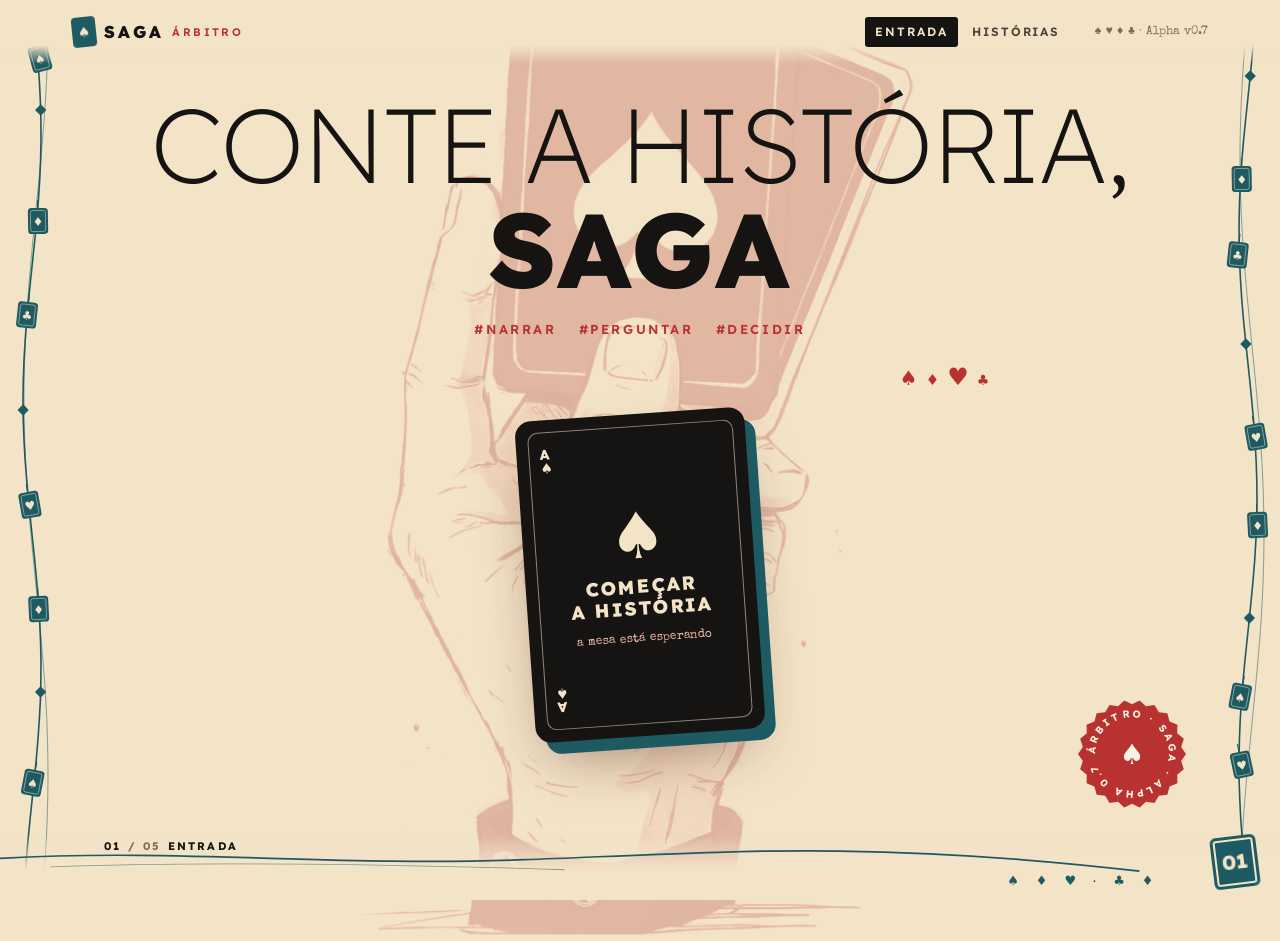
==== saga-arbitro/index.html @ 2ef5f52d "Adiciona site do Árbitro de SAGA: histórias, cinco batidas e esquadrões de moldes Co-Authored-By: Cl" ====
<!doctype html>
<html lang="pt-BR">
<head>
  <meta charset="utf-8">
  <meta name="viewport" content="width=device-width, initial-scale=1">
  <title>SAGA · Mesa do Árbitro</title>
  <meta name="description" content="Caderno do Árbitro de SAGA: histórias em cinco batidas e esquadrões montados a partir dos Moldes.">
  <link rel="preconnect" href="https://fonts.googleapis.com">
  <link rel="preconnect" href="https://fonts.gstatic.com" crossorigin>
  <link href="https://fonts.googleapis.com/css2?family=Lexend:wght@200;300;400;500;600;700;800&family=Special+Elite&display=swap" rel="stylesheet">
  <link rel="stylesheet" href="styles.css">
  <link rel="icon" href="data:image/svg+xml,%3Csvg xmlns='http://www.w3.org/2000/svg' viewBox='0 0 32 32'%3E%3Crect x='4' y='2' width='24' height='28' rx='4' fill='%231d5a62'/%3E%3Ctext x='16' y='22' font-size='16' text-anchor='middle' fill='%23f3e3c7'%3E%E2%99%A0%3C/text%3E%3C/svg%3E">
</head>
<body>
  <div class="vinha vinha--esq" aria-hidden="true"></div>
  <div class="vinha vinha--dir" aria-hidden="true"></div>

  <header class="topo">
    <a class="marca" href="#/" aria-label="Voltar pra entrada">
      <span class="marca__carta">♠</span>
      <span class="marca__nome">SAGA</span>
      <span class="marca__sub">Árbitro</span>
    </a>
    <nav class="topo__nav" id="topo-nav"></nav>
    <span class="topo__versao">♠ ♥ ♦ ♣ · Alpha v0.7</span>
  </header>

  <main id="app" tabindex="-1"></main>

  <footer class="rodape" aria-hidden="true">
    <svg class="rodape__onda" viewBox="0 0 1200 70" preserveAspectRatio="none">
      <path d="M0 34 C 180 20, 330 46, 520 36 S 860 8, 1130 52" fill="none" stroke="currentColor" stroke-width="2.4"/>
      <path d="M50 46 C 200 38, 380 42, 560 50" fill="none" stroke="currentColor" stroke-width="1.2" opacity=".55"/>
    </svg>
    <span class="rodape__secao" id="rodape-secao">ENTRADA</span>
    <span class="rodape__naipes">♠ ♦ ♥ · ♣ ♦</span>
    <span class="rodape__pagina" id="rodape-pagina">01</span>
  </footer>

  <div class="toast" id="toast" role="status" aria-live="polite"></div>
  <div id="modal-raiz"></div>

  <script src="moldes.js"></script>
  <script src="app.js"></script>
</body>
</html>
---- saga-arbitro/styles.css ----
/* SAGA · Mesa do Árbitro
   Paleta tirada dos livros: papel pastel, tinta preta, verde-petróleo dos cartões,
   vinho das etiquetas e o vermelho da mão da capa. */
:root {
  --papel: #f3e3c7;
  --papel-2: #fbf4e6;
  --papel-3: #ead6b4;
  --tinta: #161412;
  --tinta-2: #4a4238;
  --apagado: #7a6d5c;
  --petroleo: #1d5a62;
  --petroleo-claro: #d6e5e2;
  --vinho: #7b1e34;
  --vermelho: #b8322f;
  --vermelho-claro: #e9b9a6;
  --tracejado: #d9c6a3;
  --sombra: 6px 6px 0 var(--petroleo);
  --raio: 4px;
  --lateral: 64px;
  --topo: 64px;
  --rodape: 66px;
}

* { box-sizing: border-box; }
html { -webkit-text-size-adjust: 100%; }
body {
  margin: 0;
  min-height: 100vh;
  background: var(--papel);
  color: var(--tinta);
  font-family: "Lexend", system-ui, sans-serif;
  font-size: 15px;
  line-height: 1.5;
  overflow-x: hidden;
}
button, input, select, textarea { font: inherit; color: inherit; }
button { cursor: pointer; }
a { color: inherit; }
:focus-visible { outline: 2px solid var(--vermelho); outline-offset: 2px; }
.mono { font-family: "Special Elite", ui-monospace, monospace; }
.sr { position: absolute; width: 1px; height: 1px; overflow: hidden; clip: rect(0 0 0 0); }

/* ---------- moldura: topo, vinhas, rodapé ---------- */
.topo {
  position: fixed; inset: 0 0 auto 0; height: var(--topo); z-index: 30;
  display: flex; align-items: center; gap: 24px;
  padding: 0 calc(var(--lateral) + 8px);
  background: linear-gradient(var(--papel) 70%, rgba(243,227,199,0));
}
.marca { display: flex; align-items: center; gap: 8px; text-decoration: none; }
.marca__carta {
  display: grid; place-items: center; width: 24px; height: 30px; border-radius: 4px;
  background: var(--petroleo); color: var(--papel); font-size: 14px; transform: rotate(-6deg);
}
.marca__nome { font-weight: 800; letter-spacing: .18em; font-size: 17px; }
.marca__sub { font-size: 11px; letter-spacing: .22em; text-transform: uppercase; color: var(--vermelho); font-weight: 600; }
.topo__nav { display: flex; gap: 4px; margin-left: auto; flex-wrap: wrap; }
.topo__nav a {
  text-decoration: none; font-size: 12px; font-weight: 600; letter-spacing: .16em; text-transform: uppercase;
  padding: 6px 10px; border-radius: 3px; color: var(--tinta-2);
}
.topo__nav a:hover { color: var(--tinta); background: var(--papel-3); }
.topo__nav a[aria-current="page"] { color: var(--papel); background: var(--tinta); }
.topo__versao { font-family: "Special Elite", monospace; font-size: 12px; color: var(--apagado); white-space: nowrap; }

.vinha { position: fixed; top: 0; bottom: 0; width: var(--lateral); z-index: 5; pointer-events: none; color: var(--petroleo); }
.vinha--esq { left: 0; }
.vinha--dir { right: 0; }
.vinha svg { width: 100%; height: 100%; display: block; }
.vinha .ficha { animation: balanca 6s ease-in-out infinite; transform-box: fill-box; transform-origin: 50% 0%; }
@keyframes balanca { 0%,100% { rotate: -4deg; } 50% { rotate: 4deg; } }
@media (prefers-reduced-motion: reduce) { .vinha .ficha, .entrada__voo span, .selo__anel { animation: none !important; } }

.rodape {
  position: fixed; left: 0; right: 0; bottom: 0; height: var(--rodape); z-index: 20; pointer-events: none;
  color: var(--petroleo);
  background: linear-gradient(rgba(243,227,199,0), var(--papel) 55%);
}
.rodape__onda { position: absolute; left: 0; right: 70px; bottom: 16px; width: calc(100% - 70px); height: 50px; }
.rodape__secao {
  position: absolute; left: calc(var(--lateral) + 40px); bottom: 10px;
  font-size: 11px; font-weight: 700; letter-spacing: .32em;
}
.rodape__naipes { position: absolute; right: 120px; bottom: 10px; font-size: 13px; letter-spacing: .5em; }
.rodape__pagina {
  position: absolute; right: 22px; bottom: 12px; width: 46px; height: 52px;
  display: grid; place-items: center; border-radius: 6px;
  background: var(--petroleo); color: var(--papel); font-weight: 800; font-size: 20px;
  box-shadow: inset 0 0 0 3px var(--petroleo), inset 0 0 0 5px var(--papel);
  transform: rotate(-7deg);
}

#app {
  min-height: 100vh;
  padding: calc(var(--topo) + 20px) calc(var(--lateral) + 24px) calc(var(--rodape) + 40px);
  outline: none;
}

/* ---------- botões e campos ---------- */
.btn {
  display: inline-flex; align-items: center; justify-content: center; gap: 8px;
  border: 2px solid var(--tinta); background: var(--papel-2); color: var(--tinta);
  padding: 9px 16px; border-radius: var(--raio);
  font-size: 13px; font-weight: 700; letter-spacing: .12em; text-transform: uppercase; text-decoration: none;
  box-shadow: 3px 3px 0 var(--tinta); transition: transform .08s, box-shadow .08s;
}
.btn:hover { transform: translate(-1px,-1px); box-shadow: 4px 4px 0 var(--tinta); }
.btn:active { transform: translate(2px,2px); box-shadow: 1px 1px 0 var(--tinta); }
.btn--escuro { background: var(--tinta); color: var(--papel); }
.btn--vermelho { background: var(--vermelho); border-color: var(--vermelho); color: var(--papel-2); box-shadow: 3px 3px 0 var(--vinho); }
.btn--vermelho:hover { box-shadow: 4px 4px 0 var(--vinho); }
.btn--petroleo { background: var(--petroleo); border-color: var(--petroleo); color: var(--papel-2); box-shadow: 3px 3px 0 var(--tinta); }
.btn--leve { border-color: transparent; box-shadow: none; background: transparent; padding: 6px 10px; }
.btn--leve:hover { background: var(--papel-3); box-shadow: none; transform: none; }
.btn--mini { padding: 4px 8px; font-size: 11px; box-shadow: 2px 2px 0 var(--tinta); }
.btn[disabled] { opacity: .45; pointer-events: none; }

.campo { display: grid; gap: 6px; }
.campo > span { font-size: 11px; font-weight: 700; letter-spacing: .2em; text-transform: uppercase; color: var(--tinta-2); }
.entrada-texto, .area-texto, .seletor {
  width: 100%; border: 2px solid var(--tinta); background: var(--papel-2); border-radius: var(--raio);
  padding: 10px 12px; outline: none;
}
.entrada-texto:focus, .area-texto:focus, .seletor:focus { border-color: var(--vermelho); }
.area-texto { resize: vertical; min-height: 90px; line-height: 1.6; }

.rotulo-secao {
  display: flex; align-items: baseline; gap: 14px; flex-wrap: wrap;
  margin: 0 0 6px; font-size: 13px; font-weight: 800; letter-spacing: .28em; text-transform: uppercase;
}
.rotulo-secao small { font-weight: 400; letter-spacing: .02em; text-transform: none; font-style: italic; color: var(--apagado); font-size: 14px; }

/* ---------- entrada ---------- */
.entrada {
  position: relative; min-height: calc(100vh - var(--topo) - var(--rodape) - 60px);
  display: grid; grid-template-rows: auto auto 1fr; justify-items: center; text-align: center;
}
.entrada__mao {
  position: absolute; left: 50%; top: 52%; translate: -50% -50%;
  width: min(560px, 80vw); opacity: .24; pointer-events: none; user-select: none;
  filter: saturate(1.1);
}
.entrada__titulo {
  position: relative; margin: 8px 0 0; font-size: clamp(40px, 8.2vw, 108px); line-height: 1; letter-spacing: -.01em;
  font-weight: 200; text-transform: uppercase;
}
.entrada__titulo b { font-weight: 800; letter-spacing: .02em; }
.entrada__tags {
  position: relative; margin: 18px 0 0; display: flex; gap: 22px; flex-wrap: wrap; justify-content: center;
  color: var(--vermelho); font-weight: 600; font-size: 13px; letter-spacing: .2em;
}
.entrada__palco { position: relative; display: grid; place-items: center; padding: 26px 0 10px; width: 100%; }
.carta-cta {
  position: relative; width: 230px; aspect-ratio: 5 / 7; border: 0; padding: 14px; border-radius: 16px;
  background: var(--tinta); color: var(--papel);
  box-shadow: 10px 12px 0 var(--petroleo), 0 30px 60px -20px rgba(80, 30, 20, .55);
  transform: rotate(-4deg); transition: transform .25s cubic-bezier(.2,.8,.2,1.2), box-shadow .25s;
  text-align: center;
}
.carta-cta:hover { transform: rotate(0deg) translateY(-8px) scale(1.03); box-shadow: 14px 18px 0 var(--vermelho), 0 40px 70px -24px rgba(80, 30, 20, .6); }
.carta-cta__moldura {
  position: absolute; inset: 12px; border: 1.5px solid rgba(243,227,199,.55); border-radius: 10px;
  display: grid; grid-template-rows: auto 1fr auto; padding: 14px 10px;
}
.carta-cta__canto { font-size: 14px; font-weight: 800; text-align: left; line-height: 1; }
.carta-cta__canto--b { text-align: right; transform: rotate(180deg); }
.carta-cta__miolo { display: grid; place-content: center; gap: 10px; }
.carta-cta__naipe { font-size: 64px; line-height: 1; color: var(--papel); }
.carta-cta__texto { font-size: 19px; font-weight: 800; letter-spacing: .1em; text-transform: uppercase; line-height: 1.15; }
.carta-cta__sub { font-family: "Special Elite", monospace; font-size: 12px; color: var(--vermelho-claro); }
.entrada__voo { position: absolute; right: 18%; top: 4%; color: var(--vermelho); font-size: 20px; }
.entrada__voo span { display: inline-block; animation: flutua 5s ease-in-out infinite; margin: 0 4px; }
.entrada__voo span:nth-child(2) { animation-delay: .7s; font-size: 15px; }
.entrada__voo span:nth-child(3) { animation-delay: 1.3s; font-size: 24px; }
.entrada__voo span:nth-child(4) { animation-delay: 2s; font-size: 14px; }
@keyframes flutua { 0%,100% { transform: translateY(0) rotate(-8deg); } 50% { transform: translateY(-10px) rotate(8deg); } }
.entrada__contador {
  position: fixed; left: calc(var(--lateral) + 40px); bottom: 46px; z-index: 21;
  font-size: 11px; font-weight: 700; letter-spacing: .2em;
}
.entrada__contador b { color: var(--tinta); }
.entrada__contador span { color: var(--apagado); }
.selo {
  position: fixed; right: calc(var(--lateral) + 30px); bottom: 92px; width: 108px; height: 108px; z-index: 21;
  display: grid; place-items: center; color: var(--papel-2);
}
.selo__fundo { position: absolute; inset: 0; color: var(--vermelho); }
.selo__anel { position: absolute; inset: 0; animation: gira 22s linear infinite; }
@keyframes gira { to { rotate: 360deg; } }
.selo__miolo { position: relative; font-size: 28px; }

/* ---------- lista de histórias ---------- */
.pagina { max-width: 1120px; margin: 0 auto; }
.pagina__cabeca { display: flex; align-items: end; gap: 16px; flex-wrap: wrap; margin: 6px 0 26px; }
.pagina__titulo { margin: 0; font-size: clamp(32px, 5vw, 56px); font-weight: 200; text-transform: uppercase; line-height: 1; }
.pagina__titulo b { font-weight: 800; }
.pagina__acoes { margin-left: auto; display: flex; gap: 10px; flex-wrap: wrap; }

.grade-historias { display: grid; grid-template-columns: repeat(auto-fill, minmax(260px, 1fr)); gap: 22px; }
.ficha-historia {
  position: relative; text-align: left; border: 2px solid var(--tinta); border-radius: 8px; background: var(--papel-2);
  padding: 18px 18px 14px; box-shadow: var(--sombra); display: grid; gap: 10px; text-decoration: none;
  transition: transform .12s;
}
.ficha-historia:hover { transform: translate(-2px, -2px); }
.ficha-historia h3 { margin: 0; font-size: 20px; font-weight: 800; line-height: 1.2; padding-right: 30px; }
.ficha-historia__meta { display: flex; gap: 14px; font-size: 12px; color: var(--tinta-2); flex-wrap: wrap; }
.ficha-historia__naipe { position: absolute; right: 14px; top: 12px; font-size: 22px; color: var(--vermelho); }
.ficha-historia__rodape { display: flex; justify-content: space-between; align-items: center; border-top: 1.5px dashed var(--tracejado); padding-top: 10px; }
.ficha-historia__data { font-family: "Special Elite", monospace; font-size: 12px; color: var(--apagado); }
.ficha-nova { text-decoration: none;
  border: 2px dashed var(--tinta-2); border-radius: 8px; background: transparent; min-height: 170px;
  display: grid; place-content: center; gap: 6px; text-align: center; color: var(--tinta-2);
  font-weight: 700; letter-spacing: .14em; text-transform: uppercase; font-size: 13px;
}
.ficha-nova:hover { background: var(--papel-3); color: var(--tinta); }
.ficha-nova big { font-size: 40px; font-weight: 200; line-height: 1; }
.vazio { text-align: center; color: var(--tinta-2); padding: 30px 10px; }

/* ---------- modal ---------- */
.modal-fundo {
  position: fixed; inset: 0; z-index: 60; background: rgba(22, 20, 18, .5);
  display: grid; place-items: center; padding: 16px; animation: aparece .15s ease-out;
}
@keyframes aparece { from { opacity: 0; } }
.modal {
  width: min(640px, 100%); max-height: calc(100vh - 32px); overflow: auto;
  background: var(--papel); border: 2px solid var(--tinta); border-radius: 10px; box-shadow: 8px 8px 0 var(--tinta);
  padding: 26px;
}
.modal h2 { margin: 0 0 4px; font-size: 26px; font-weight: 800; text-transform: uppercase; letter-spacing: .04em; }
.modal p.sub { margin: 0 0 18px; color: var(--tinta-2); }
.modal__acoes { display: flex; gap: 10px; justify-content: flex-end; margin-top: 20px; flex-wrap: wrap; }
.escolhas { display: grid; grid-template-columns: 1fr 1fr; gap: 16px; }
.escolha {
  text-align: left; border: 2px solid var(--tinta); border-radius: 10px; background: var(--papel-2); padding: 18px;
  box-shadow: 5px 5px 0 var(--petroleo); display: grid; gap: 8px; align-content: start;
}
.escolha:hover { transform: translate(-2px, -2px); box-shadow: 7px 7px 0 var(--vermelho); }
.escolha__naipe { font-size: 32px; line-height: 1; color: var(--vermelho); }
.escolha strong { font-size: 18px; font-weight: 800; text-transform: uppercase; letter-spacing: .06em; }
.escolha span { font-size: 13px; color: var(--tinta-2); }

/* ---------- cabeçalho da história ---------- */
.historia-topo { display: flex; align-items: center; gap: 14px; flex-wrap: wrap; margin-bottom: 18px; }
.historia-topo__nome {
  flex: 1 1 280px; min-width: 0; border: 0; border-bottom: 2px solid transparent; background: transparent;
  font-size: clamp(28px, 4.4vw, 48px); font-weight: 800; text-transform: uppercase; letter-spacing: .01em; padding: 0; line-height: 1.1;
}
.historia-topo__nome:hover { border-bottom-color: var(--tracejado); }
.historia-topo__nome:focus { outline: none; border-bottom-color: var(--vermelho); }
.abas { display: inline-flex; border: 2px solid var(--tinta); border-radius: 6px; overflow: hidden; background: var(--papel-2); }
.abas a, .abas button {
  border: 0; background: transparent; padding: 9px 16px; text-decoration: none;
  font-size: 12px; font-weight: 700; letter-spacing: .18em; text-transform: uppercase;
}
.abas a + a, .abas button + button { border-left: 2px solid var(--tinta); }
.abas [aria-current="page"], .abas [aria-pressed="true"] { background: var(--tinta); color: var(--papel); }
.salvo { font-family: "Special Elite", monospace; font-size: 12px; color: var(--apagado); min-width: 90px; }

/* ---------- cinco batidas ---------- */
.batidas { display: grid; gap: 18px; counter-reset: batida; }
.batida {
  display: grid; grid-template-columns: 72px 1fr auto; gap: 0; border: 2px solid var(--tinta); border-radius: 6px;
  background: var(--papel-2); box-shadow: var(--sombra); overflow: hidden;
}
.batida__num {
  background: var(--tinta); color: var(--papel); display: grid; place-content: center; text-align: center; gap: 2px;
  font-size: 30px; font-weight: 800;
}
.batida__num small { font-size: 16px; color: var(--vermelho-claro); }
.batida__corpo { padding: 12px 16px 14px; display: grid; gap: 6px; }
.batida__titulo { display: flex; gap: 10px; align-items: baseline; flex-wrap: wrap; }
.batida__titulo strong { font-size: 15px; font-weight: 800; letter-spacing: .2em; text-transform: uppercase; }
.batida__titulo em { color: var(--apagado); font-size: 13px; }
.batida .area-texto { border-width: 0; border-top: 1.5px dashed var(--tracejado); border-radius: 0; padding: 8px 0 0; background: transparent; min-height: 70px; }
.batida__marca { display: grid; grid-template-rows: 1fr 1fr; border-left: 2px solid var(--tinta); }
.batida__marca button {
  width: 54px; border: 0; background: var(--papel-2); font-size: 22px; font-weight: 800; color: var(--tinta-2);
}
.batida__marca button + button { border-top: 2px solid var(--tinta); }
.batida__marca button[aria-pressed="true"].mais { background: var(--petroleo); color: var(--papel); }
.batida__marca button[aria-pressed="true"].menos { background: var(--vermelho); color: var(--papel); }
.placar {
  margin-top: 26px; border: 2px solid var(--tinta); border-radius: 6px; background: var(--petroleo-claro);
  padding: 16px 18px; display: grid; grid-template-columns: auto 1fr; gap: 6px 18px; align-items: center;
}
.placar__conta { font-size: 26px; font-weight: 800; white-space: nowrap; }
.placar__conta .m { color: var(--petroleo); }
.placar__conta .n { color: var(--vermelho); }
.placar p { margin: 0; }
.notas-livres .area-texto {
  min-height: 60vh; font-size: 16px; line-height: 1.8;
  background:
    linear-gradient(var(--papel-2) 0 0) padding-box,
    var(--papel-2);
  background-image: repeating-linear-gradient(transparent 0 28.4px, var(--tracejado) 28.4px 29.8px);
  background-position: 0 10px; box-shadow: var(--sombra); border-radius: 6px;
}
.preparo { margin-top: 30px; display: grid; grid-template-columns: repeat(auto-fit, minmax(240px, 1fr)); gap: 16px; }
.dica {
  border-left: 4px solid var(--vermelho); padding: 6px 12px; font-size: 13px; color: var(--tinta-2); background: rgba(251,244,230,.6);
}
.dica b { color: var(--tinta); letter-spacing: .14em; font-size: 11px; text-transform: uppercase; display: block; }

/* ---------- esquadrões ---------- */
.grade-esquadroes { display: grid; grid-template-columns: repeat(auto-fill, minmax(300px, 1fr)); gap: 22px; }
.ficha-esq { border: 2px solid var(--tinta); border-radius: 8px; background: var(--papel-2); box-shadow: var(--sombra); overflow: hidden; display: grid; }
.ficha-esq__cabeca { background: var(--tinta); color: var(--papel); padding: 12px 16px; display: flex; justify-content: space-between; gap: 10px; align-items: center; }
.ficha-esq__cabeca strong { font-size: 16px; font-weight: 800; letter-spacing: .12em; text-transform: uppercase; overflow-wrap: anywhere; }
.ficha-esq__cabeca span { font-family: "Special Elite", monospace; font-size: 12px; color: var(--vermelho-claro); white-space: nowrap; }
.ficha-esq ul { list-style: none; margin: 0; padding: 10px 16px; display: grid; gap: 4px; }
.ficha-esq li { display: flex; justify-content: space-between; gap: 10px; font-size: 14px; border-bottom: 1.5px dashed var(--tracejado); padding: 4px 0; }
.ficha-esq li:last-child { border-bottom: 0; }
.ficha-esq__acoes { display: flex; gap: 8px; padding: 10px 16px 14px; flex-wrap: wrap; }

.editor-cabeca {
  display: grid; grid-template-columns: 1fr auto auto; gap: 16px; align-items: end; margin-bottom: 18px;
  border: 2px solid var(--tinta); border-radius: 8px; padding: 16px; background: var(--papel-2); box-shadow: var(--sombra);
}
.editor-cabeca .entrada-texto { font-size: 20px; font-weight: 700; }
.contador { display: inline-flex; align-items: center; border: 2px solid var(--tinta); border-radius: var(--raio); background: var(--papel-2); }
.contador button { border: 0; background: transparent; width: 36px; height: 40px; font-size: 18px; font-weight: 700; }
.contador button:hover { background: var(--papel-3); }
.contador output { min-width: 34px; text-align: center; font-weight: 800; font-size: 18px; }
.barra-salvar {
  position: sticky; top: calc(var(--topo) + 4px); z-index: 15; display: flex; gap: 12px; align-items: center; flex-wrap: wrap;
  padding: 10px 14px; margin-bottom: 22px; border-radius: 8px; background: var(--tinta); color: var(--papel);
}
.barra-salvar__estado { font-family: "Special Elite", monospace; font-size: 13px; }
.barra-salvar__estado.sujo { color: #ffb19c; }
.barra-salvar .btn { box-shadow: none; }
.barra-salvar__fim { margin-left: auto; display: flex; gap: 10px; flex-wrap: wrap; }
.barra-salvar .btn--leve { color: var(--papel); }
.barra-salvar .btn--leve:hover { background: rgba(255,255,255,.1); }
.lista-oponentes { display: grid; gap: 30px; }

/* ---------- cartão de molde (estilo do Livro de Oponentes) ---------- */
.cartao {
  border: 2px solid var(--tinta); background: var(--papel-2); box-shadow: var(--sombra);
  display: grid; align-content: start; min-width: 0;
}
.cartao__cabeca {
  background: var(--tinta); color: var(--papel); padding: 9px 12px; display: flex; align-items: center; gap: 10px; min-width: 0;
}
.cartao__num { font-weight: 800; font-size: 15px; padding: 1px 6px; background: var(--papel); color: var(--tinta); border-radius: 2px; }
.cartao__nome { font-weight: 800; letter-spacing: .2em; text-transform: uppercase; font-size: 15px; min-width: 0; overflow-wrap: anywhere; }
.cartao__nome-input {
  flex: 1 1 auto; min-width: 0; border: 0; border-bottom: 1.5px dashed rgba(243,227,199,.5); background: transparent; color: var(--papel);
  font-weight: 800; letter-spacing: .16em; text-transform: uppercase; font-size: 16px; padding: 2px 0;
}
.cartao__nome-input:focus { outline: none; border-bottom-color: var(--vermelho-claro); }
.pos { margin-left: auto; font-size: 10.5px; font-weight: 700; letter-spacing: .2em; padding: 3px 8px; border-radius: 2px; text-transform: uppercase; white-space: nowrap; }
.pos--frente { background: var(--vinho); color: #f6dfe3; }
.pos--meio { background: var(--petroleo); color: var(--papel); }
.pos--tras { background: #3d3a36; color: var(--papel); }
.cartao__resumo { background: var(--petroleo-claro); padding: 4px 12px; font-size: 13px; font-weight: 600; font-style: italic; border-bottom: 2px solid var(--tinta); }
.cartao__info { padding: 8px 12px 2px; font-size: 13px; display: grid; gap: 3px; }
.cartao__info b { font-size: 10px; letter-spacing: .22em; text-transform: uppercase; color: var(--petroleo); margin-right: 8px; }
.cartao__pecas { padding: 6px 12px 10px; display: grid; }
.linha {
  display: grid; grid-template-columns: 84px 1fr auto; gap: 10px; align-items: start; padding: 7px 0;
  border-bottom: 1.5px dashed var(--tracejado); font-size: 13.5px;
}
.linha:last-child { border-bottom: 0; }
.linha--especial { background: var(--petroleo-claro); margin: 6px -12px -10px; padding: 9px 12px 12px; border-top: 2px solid var(--tinta); border-bottom: 0; }
.tag {
  display: inline-block; text-align: center; font-size: 9.5px; font-weight: 700; letter-spacing: .16em; text-transform: uppercase;
  padding: 3px 4px; border-radius: 2px; background: var(--tinta); color: var(--papel); margin-top: 2px;
}
.tag--resposta { background: #4c4a55; }
.tag--especial { background: var(--petroleo); }
.tier-chip {
  font-size: 9.5px; font-weight: 700; letter-spacing: .14em; padding: 2px 5px; border: 1.5px solid var(--petroleo); color: var(--petroleo);
  background: var(--papel-2); white-space: nowrap; margin-top: 2px;
}
.linha__nome { font-weight: 700; }
.linha__nota { font-style: italic; color: var(--apagado); }
.linha__parase { display: block; margin-top: 4px; font-weight: 700; }
.n-caido, .n-atordoado, .n-ardendo, .n-exposto { font-weight: 700; color: var(--petroleo); }
.n-ardendo { color: var(--vermelho); }
.n-roubo { font-weight: 700; color: var(--vinho); }
body.na-entrada .rodape__secao { display: none; }
.dano {
  display: inline-grid; place-items: center; min-width: 20px; height: 20px; padding: 0 4px; border-radius: 3px;
  background: var(--tinta); color: var(--papel); font-weight: 800; font-size: 12px; vertical-align: 1px;
}
.dano--num { background: var(--vermelho); }
.peca-input {
  border: 0; border-bottom: 1.5px dashed var(--tracejado); background: transparent; font-weight: 700; padding: 0 0 1px;
  width: auto; max-width: 100%;
}
.peca-input:focus { outline: none; border-bottom-color: var(--vermelho); }

/* cartão no editor */
.oponente { position: relative; }
.oponente__ordem {
  position: absolute; left: -46px; top: 0; display: grid; gap: 6px; justify-items: center;
}
.oponente__ordem span { font-size: 22px; font-weight: 800; color: var(--petroleo); }
.icone-btn {
  width: 30px; height: 30px; display: grid; place-items: center; border: 2px solid var(--tinta); border-radius: var(--raio);
  background: var(--papel-2); font-size: 14px; font-weight: 800; line-height: 1;
}
.icone-btn:hover { background: var(--papel-3); }
.icone-btn[disabled] { opacity: .3; pointer-events: none; }
.controles {
  display: flex; flex-wrap: wrap; gap: 14px 22px; align-items: center; padding: 12px; border-bottom: 2px solid var(--tinta); background: var(--papel);
}
.controle { display: grid; gap: 4px; }
.controle > span { font-size: 10px; font-weight: 700; letter-spacing: .22em; text-transform: uppercase; color: var(--tinta-2); }
.segmentos { display: inline-flex; border: 2px solid var(--tinta); border-radius: var(--raio); overflow: hidden; background: var(--papel-2); }
.segmentos button { border: 0; background: transparent; padding: 6px 11px; font-size: 12px; font-weight: 700; letter-spacing: .08em; }
.segmentos button + button { border-left: 2px solid var(--tinta); }
.segmentos button[aria-pressed="true"] { background: var(--tinta); color: var(--papel); }
.segmentos--moral button[aria-pressed="true"] { background: var(--vermelho); }
.status { display: flex; gap: 8px; flex-wrap: wrap; margin-left: auto; }
.status__item { border: 2px solid var(--tinta); border-radius: var(--raio); padding: 3px 10px; background: var(--papel-2); text-align: center; line-height: 1.1; }
.status__item b { display: block; font-size: 18px; font-weight: 800; }
.status__item small { font-size: 9.5px; letter-spacing: .2em; text-transform: uppercase; color: var(--tinta-2); }
.status__item--vida b { color: var(--vermelho); }
.oponente__extra { display: grid; grid-template-columns: 1fr 1fr; gap: 10px; padding: 10px 12px 0; }
.oponente__extra input { border: 0; border-bottom: 1.5px dashed var(--tracejado); background: transparent; padding: 3px 0; width: 100%; font-size: 13.5px; }
.oponente__extra input:focus { outline: none; border-bottom-color: var(--vermelho); }
.oponente__extra label > span { font-size: 10px; letter-spacing: .22em; font-weight: 700; color: var(--petroleo); text-transform: uppercase; }
.checa { display: inline-flex; gap: 6px; align-items: center; font-size: 12px; font-weight: 600; }
.checa input { accent-color: var(--vermelho); width: 16px; height: 16px; }
.escondidas { padding: 4px 12px 10px; font-size: 12px; color: var(--apagado); font-style: italic; }
.adicionar-grande {
  width: 100%; border: 2px dashed var(--tinta-2); border-radius: 8px; background: transparent; padding: 26px;
  font-weight: 700; letter-spacing: .16em; text-transform: uppercase; color: var(--tinta-2); font-size: 14px;
}
.adicionar-grande:hover { background: var(--papel-3); color: var(--tinta); }

/* ---------- explorador de moldes ---------- */
.explorador {
  position: fixed; inset: 0; z-index: 50; background: var(--papel);
  display: grid; grid-template-columns: 250px 1fr; grid-template-rows: auto 1fr auto;
  animation: sobe .2s ease-out;
}
@keyframes sobe { from { transform: translateY(14px); opacity: 0; } }
.explorador__topo {
  grid-column: 1 / -1; display: flex; gap: 14px; align-items: center; padding: 14px 22px; border-bottom: 2px solid var(--tinta); flex-wrap: wrap;
  background: var(--papel);
}
.explorador__topo h2 { margin: 0; font-size: 22px; font-weight: 800; letter-spacing: .1em; text-transform: uppercase; }
.explorador__topo h2 small { font-weight: 400; font-style: italic; letter-spacing: 0; text-transform: none; color: var(--apagado); font-size: 14px; margin-left: 8px; }
.explorador__busca { margin-left: auto; width: min(280px, 100%); }
.explorador__lado { border-right: 2px solid var(--tinta); overflow: auto; padding: 14px 10px; display: grid; align-content: start; gap: 4px; }
.cat-btn {
  display: grid; grid-template-columns: 30px 1fr; gap: 2px 10px; text-align: left; border: 0; background: transparent;
  border-radius: 6px; padding: 9px 10px;
}
.cat-btn:hover { background: var(--papel-3); }
.cat-btn[aria-pressed="true"] { background: var(--tinta); color: var(--papel); }
.cat-btn b { grid-row: span 2; font-size: 22px; font-weight: 800; line-height: 1; align-self: center; }
.cat-btn strong { font-size: 13px; font-weight: 700; letter-spacing: .12em; text-transform: uppercase; }
.cat-btn small { font-size: 12px; font-style: italic; opacity: .7; }
.cat-btn[aria-pressed="true"] b { color: var(--vermelho-claro); }
.explorador__principal { overflow: auto; padding: 22px 26px 40px; }
.explorador__grade { display: grid; grid-template-columns: repeat(auto-fill, minmax(320px, 1fr)); gap: 26px 24px; }
.explorador__cat-titulo { grid-column: 1 / -1; margin: 10px 0 -8px; display: flex; gap: 14px; align-items: baseline; border-bottom: 3px solid var(--tinta); padding-bottom: 6px; }
.explorador__cat-titulo:first-child { margin-top: 0; }
.explorador__cat-titulo strong { font-size: 22px; font-weight: 800; text-transform: uppercase; letter-spacing: .04em; }
.explorador__cat-titulo em { color: var(--apagado); }
.escolhivel { position: relative; cursor: pointer; transition: transform .1s; }
.escolhivel:hover { transform: translate(-2px, -2px); }
.escolhivel.sel { box-shadow: 6px 6px 0 var(--vermelho); outline: 3px solid var(--vermelho); outline-offset: 2px; }
.escolhivel__marca {
  position: absolute; top: -12px; right: -12px; width: 32px; height: 32px; border-radius: 50%; z-index: 2;
  display: grid; place-items: center; background: var(--papel-2); border: 2px solid var(--tinta); font-weight: 800; font-size: 16px;
}
.escolhivel.sel .escolhivel__marca { background: var(--vermelho); border-color: var(--vermelho); color: var(--papel-2); }
.explorador__pe {
  grid-column: 1 / -1; display: flex; gap: 12px; align-items: center; padding: 12px 22px; border-top: 2px solid var(--tinta);
  background: var(--tinta); color: var(--papel); flex-wrap: wrap;
}
.explorador__pe .btn { box-shadow: none; }
.explorador__pe .fichas-sel { display: flex; gap: 6px; flex-wrap: wrap; flex: 1; min-width: 0; }
.fichinha { font-size: 11px; font-weight: 700; letter-spacing: .1em; text-transform: uppercase; background: var(--papel); color: var(--tinta); border-radius: 3px; padding: 3px 8px; }
.explorador__pe .btn--leve { color: var(--papel); }
.explorador__pe .btn--leve:hover { background: rgba(255,255,255,.1); }

/* ---------- toast ---------- */
.toast {
  position: fixed; left: 50%; bottom: 90px; translate: -50% 20px; z-index: 80; opacity: 0; pointer-events: none;
  background: var(--tinta); color: var(--papel); padding: 10px 18px; border-radius: 6px; font-weight: 600; font-size: 14px;
  box-shadow: 4px 4px 0 var(--vermelho); transition: opacity .2s, translate .2s;
}
.toast.on { opacity: 1; translate: -50% 0; }

/* ---------- telas menores ---------- */
@media (max-width: 1000px) {
  :root { --lateral: 0px; }
  .vinha { display: none; }
  .oponente__ordem { position: static; display: flex; margin-bottom: 8px; }
  .lista-oponentes { gap: 24px; }
}
@media (max-width: 760px) {
  :root { --topo: 56px; }
  #app { padding-left: 16px; padding-right: 16px; }
  .topo { padding: 0 16px; gap: 12px; }
  .topo__versao, .marca__sub { display: none; }
  .rodape__secao { left: 16px; }
  .rodape__naipes { display: none; }
  .entrada__contador { left: 16px; }
  .selo { display: none; }
  .selo__miolo { font-size: 20px; }
  .escolhas { grid-template-columns: 1fr; }
  .editor-cabeca { grid-template-columns: 1fr; }
  .batida { grid-template-columns: 48px 1fr auto; }
  .batida__num { font-size: 22px; }
  .linha { grid-template-columns: 70px 1fr; }
  .linha .tier-chip { grid-column: 2; justify-self: start; }
  .oponente__extra { grid-template-columns: 1fr; }
  .status { margin-left: 0; }
  .explorador { grid-template-columns: 1fr; grid-template-rows: auto auto 1fr auto; }
  .explorador__lado { border-right: 0; border-bottom: 2px solid var(--tinta); display: flex; overflow-x: auto; padding: 8px; }
  .cat-btn { grid-template-columns: auto; white-space: nowrap; }
  .cat-btn b, .cat-btn small { display: none; }
  .explorador__principal { padding: 18px 16px 30px; }
  .explorador__grade { grid-template-columns: 1fr; }
  .placar { grid-template-columns: 1fr; }
}
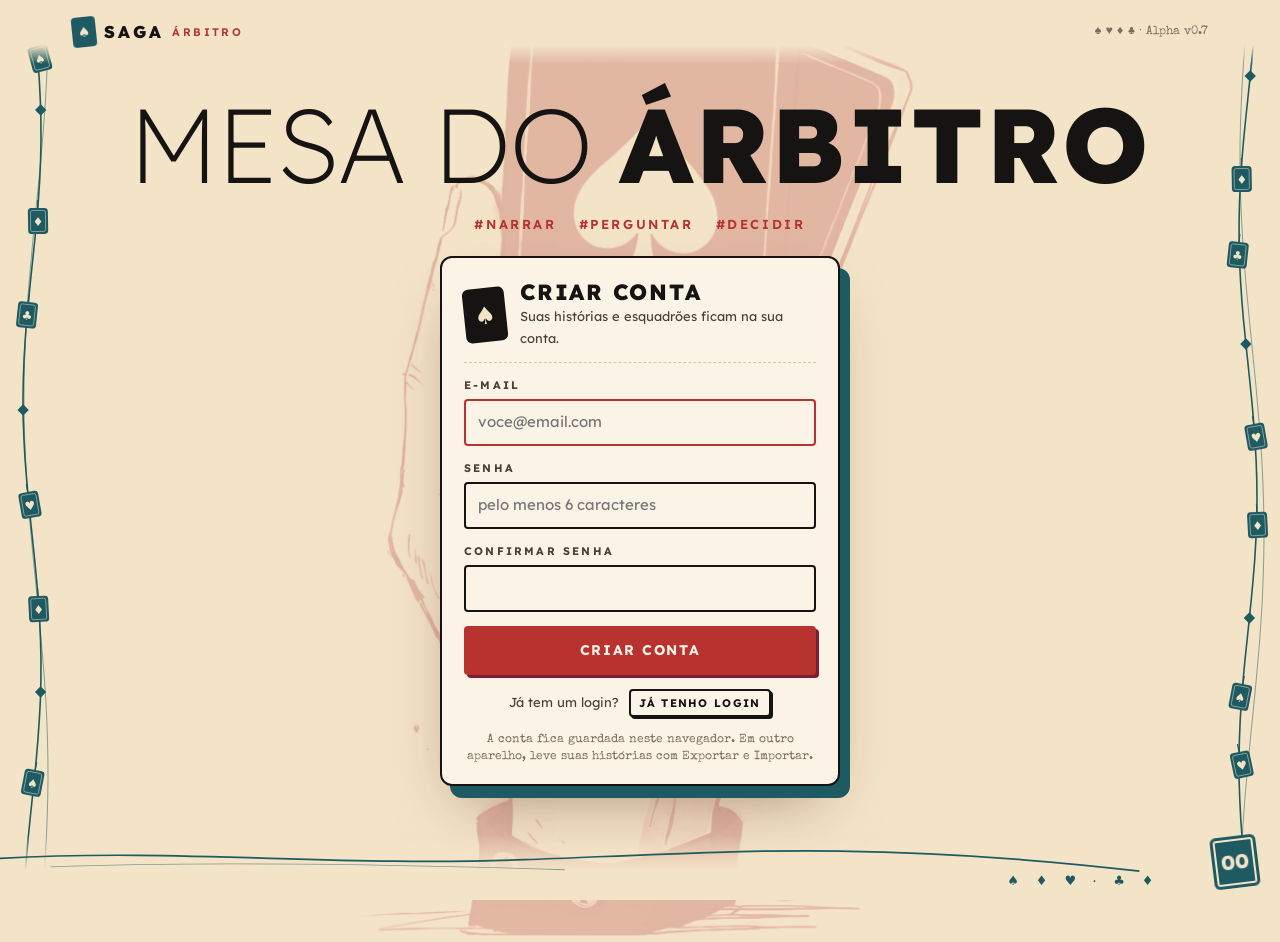
==== commit 632d8855: "Adiciona login com e-mail e senha, com histórias e esquadrões por conta Co-Authored-By: Claude Opus " ====
--- a/saga-arbitro/index.html
+++ b/saga-arbitro/index.html
@@ -16,12 +16,13 @@
   <div class="vinha vinha--dir" aria-hidden="true"></div>
 
   <header class="topo">
-    <a class="marca" href="#/" aria-label="Voltar pra entrada">
+    <a class="marca" href="#inicio" aria-label="Voltar pra entrada">
       <span class="marca__carta">♠</span>
       <span class="marca__nome">SAGA</span>
       <span class="marca__sub">Árbitro</span>
     </a>
     <nav class="topo__nav" id="topo-nav"></nav>
+    <div class="topo__usuario" id="topo-usuario"></div>
     <span class="topo__versao">♠ ♥ ♦ ♣ · Alpha v0.7</span>
   </header>
 
--- a/saga-arbitro/styles.css
+++ b/saga-arbitro/styles.css
@@ -188,6 +188,29 @@
 .selo__anel { position: absolute; inset: 0; animation: gira 22s linear infinite; }
 @keyframes gira { to { rotate: 360deg; } }
 .selo__miolo { position: relative; font-size: 28px; }
+
+/* ---------- login ---------- */
+.topo__usuario { display: flex; align-items: center; gap: 8px; min-width: 0; }
+.topo__usuario:empty { display: none; }
+.topo__email { font-size: 12px; color: var(--tinta-2); max-width: 200px; overflow: hidden; text-overflow: ellipsis; white-space: nowrap; }
+.login {
+  position: relative; width: min(400px, 100%); display: grid; gap: 14px; text-align: left;
+  background: var(--papel-2); border: 2px solid var(--tinta); border-radius: 12px; padding: 22px 22px 18px;
+  box-shadow: 10px 12px 0 var(--petroleo), 0 30px 60px -24px rgba(80, 30, 20, .5);
+}
+.login__cabeca { display: flex; gap: 14px; align-items: center; padding-bottom: 12px; border-bottom: 1.5px dashed var(--tracejado); }
+.login__naipe {
+  display: grid; place-items: center; width: 42px; height: 54px; flex: none; border-radius: 6px;
+  background: var(--tinta); color: var(--papel); font-size: 24px; transform: rotate(-6deg);
+}
+.login__cabeca strong { display: block; font-size: 22px; font-weight: 800; letter-spacing: .08em; text-transform: uppercase; line-height: 1.1; }
+.login__cabeca small { color: var(--tinta-2); font-size: 13px; }
+.login__erro { margin: 0; min-height: 1.2em; color: var(--vermelho); font-weight: 600; font-size: 13px; }
+.login__erro:empty { display: none; }
+.login__enviar { width: 100%; padding: 12px; font-size: 14px; }
+.login__troca { display: flex; gap: 10px; align-items: center; justify-content: center; flex-wrap: wrap; font-size: 13px; color: var(--tinta-2); }
+.login__nota { margin: 0; font-family: "Special Elite", monospace; font-size: 11.5px; color: var(--apagado); text-align: center; }
+.entrada--login .entrada__palco { padding-top: 22px; }
 
 /* ---------- lista de histórias ---------- */
 .pagina { max-width: 1120px; margin: 0 auto; }
@@ -500,7 +523,7 @@
   :root { --topo: 56px; }
   #app { padding-left: 16px; padding-right: 16px; }
   .topo { padding: 0 16px; gap: 12px; }
-  .topo__versao, .marca__sub { display: none; }
+  .topo__versao, .marca__sub, .topo__email { display: none; }
   .rodape__secao { left: 16px; }
   .rodape__naipes { display: none; }
   .entrada__contador { left: 16px; }
